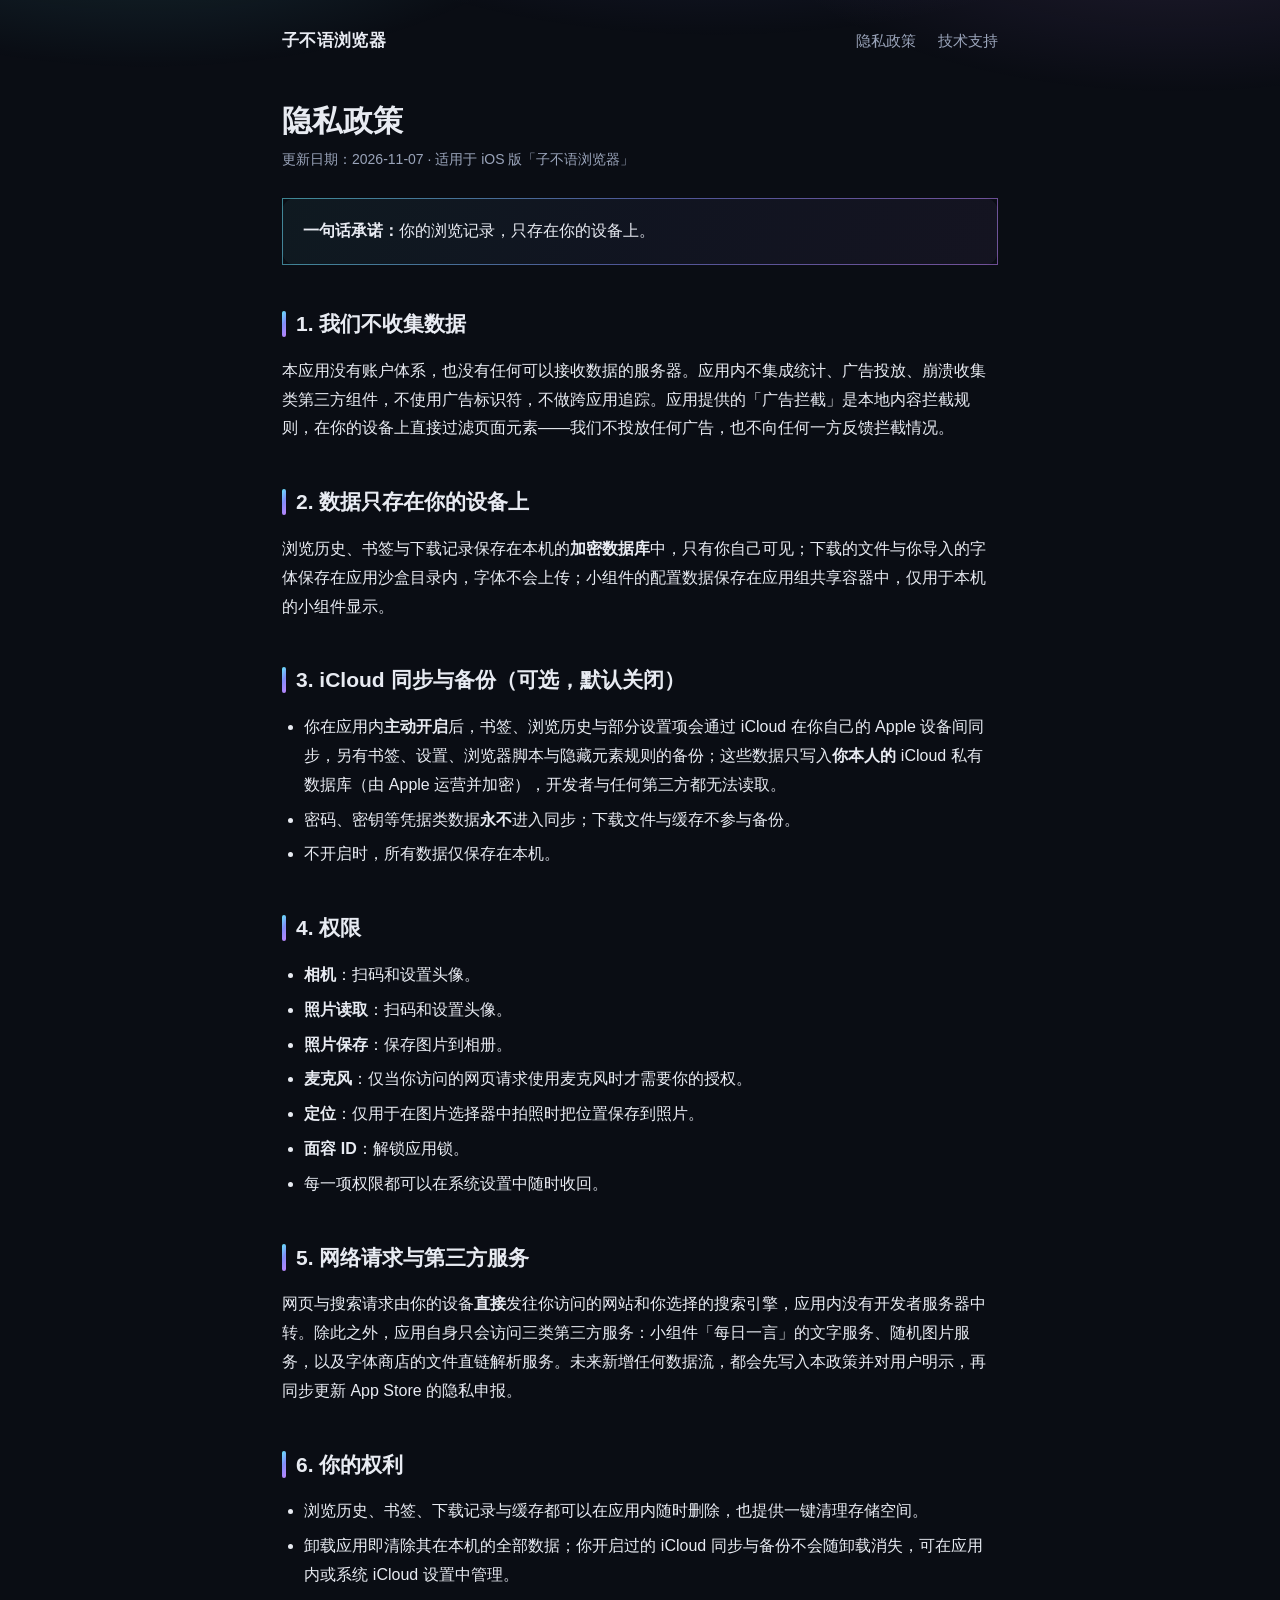
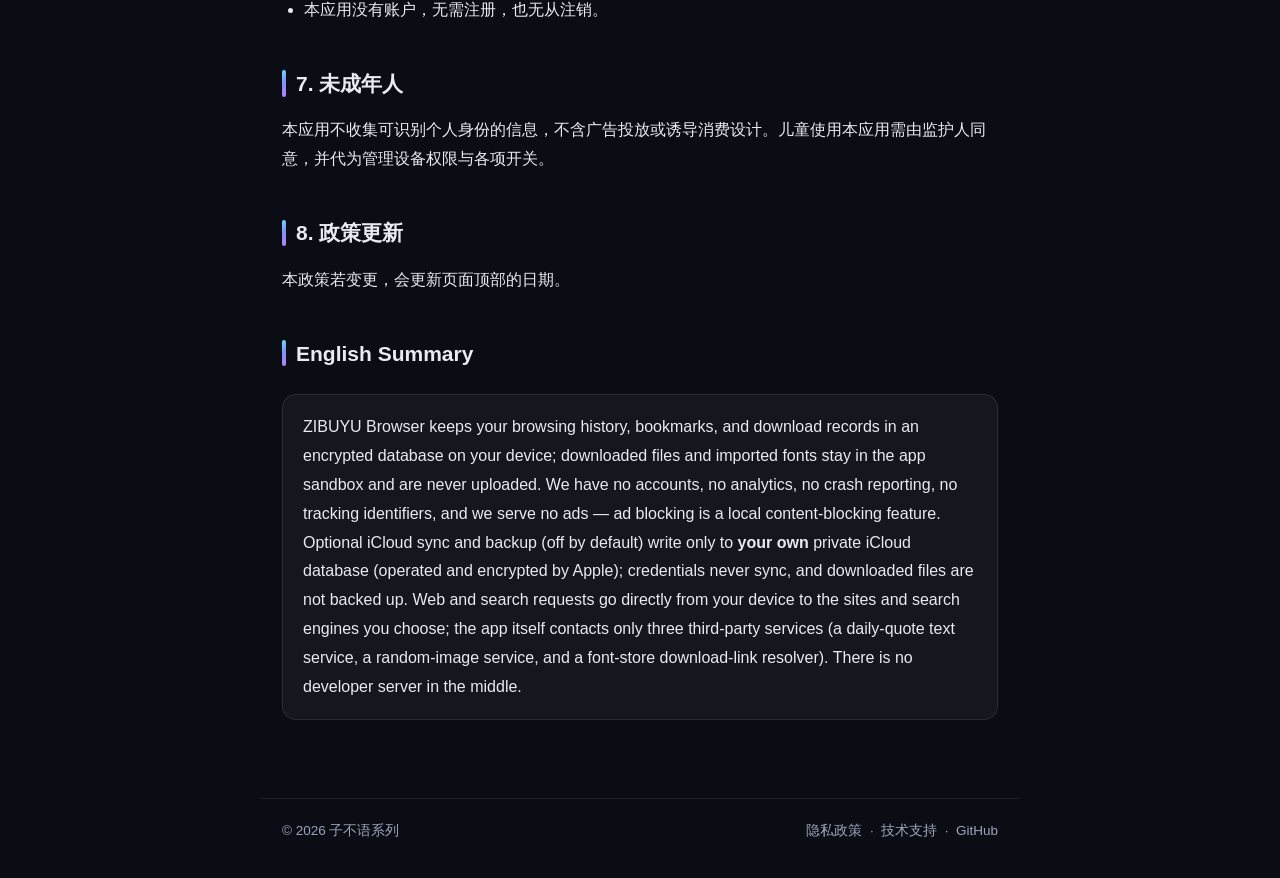
==== browser/privacy/index.html @ 111bcdba "feat(site): 多应用站改版——三页迁入 input/，新增照相馆与浏览器隐私政策+技术支持页" ====
<!DOCTYPE html>
<html lang="zh-CN">
<head>
<meta charset="utf-8">
<meta name="viewport" content="width=device-width, initial-scale=1">
<title>隐私政策 · 子不语浏览器</title>
<meta name="description" content="子不语浏览器隐私政策：浏览记录只存在你的设备上，未收集任何数据。">
<link rel="stylesheet" href="../../assets/style.css">
</head>
<body>

<header class="site">
  <a class="brand" href="../../">子不语浏览器</a>
  <nav>
    <a href="../privacy/">隐私政策</a>
    <a href="../support/">技术支持</a>
  </nav>
</header>

<main>
  <h1 class="page-title">隐私政策</h1>
  <p class="meta-date">更新日期：2026-11-07 · 适用于 iOS 版「子不语浏览器」</p>

  <div class="box promise">
    <span class="box-title">一句话承诺：</span>你的浏览记录，只存在你的设备上。
  </div>

  <h2>1. 我们不收集数据</h2>
  <p>本应用没有账户体系，也没有任何可以接收数据的服务器。应用内不集成统计、广告投放、崩溃收集类第三方组件，不使用广告标识符，不做跨应用追踪。应用提供的「广告拦截」是本地内容拦截规则，在你的设备上直接过滤页面元素——我们不投放任何广告，也不向任何一方反馈拦截情况。</p>

  <h2>2. 数据只存在你的设备上</h2>
  <p>浏览历史、书签与下载记录保存在本机的<strong>加密数据库</strong>中，只有你自己可见；下载的文件与你导入的字体保存在应用沙盒目录内，字体不会上传；小组件的配置数据保存在应用组共享容器中，仅用于本机的小组件显示。</p>

  <h2>3. iCloud 同步与备份（可选，默认关闭）</h2>
  <ul>
    <li>你在应用内<strong>主动开启</strong>后，书签、浏览历史与部分设置项会通过 iCloud 在你自己的 Apple 设备间同步，另有书签、设置、浏览器脚本与隐藏元素规则的备份；这些数据只写入<strong>你本人的</strong> iCloud 私有数据库（由 Apple 运营并加密），开发者与任何第三方都无法读取。</li>
    <li>密码、密钥等凭据类数据<strong>永不</strong>进入同步；下载文件与缓存不参与备份。</li>
    <li>不开启时，所有数据仅保存在本机。</li>
  </ul>

  <h2>4. 权限</h2>
  <ul>
    <li><strong>相机</strong>：扫码和设置头像。</li>
    <li><strong>照片读取</strong>：扫码和设置头像。</li>
    <li><strong>照片保存</strong>：保存图片到相册。</li>
    <li><strong>麦克风</strong>：仅当你访问的网页请求使用麦克风时才需要你的授权。</li>
    <li><strong>定位</strong>：仅用于在图片选择器中拍照时把位置保存到照片。</li>
    <li><strong>面容 ID</strong>：解锁应用锁。</li>
    <li>每一项权限都可以在系统设置中随时收回。</li>
  </ul>

  <h2>5. 网络请求与第三方服务</h2>
  <p>网页与搜索请求由你的设备<strong>直接</strong>发往你访问的网站和你选择的搜索引擎，应用内没有开发者服务器中转。除此之外，应用自身只会访问三类第三方服务：小组件「每日一言」的文字服务、随机图片服务，以及字体商店的文件直链解析服务。未来新增任何数据流，都会先写入本政策并对用户明示，再同步更新 App Store 的隐私申报。</p>

  <h2>6. 你的权利</h2>
  <ul>
    <li>浏览历史、书签、下载记录与缓存都可以在应用内随时删除，也提供一键清理存储空间。</li>
    <li>卸载应用即清除其在本机的全部数据；你开启过的 iCloud 同步与备份不会随卸载消失，可在应用内或系统 iCloud 设置中管理。</li>
    <li>本应用没有账户，无需注册，也无从注销。</li>
  </ul>

  <h2>7. 未成年人</h2>
  <p>本应用不收集可识别个人身份的信息，不含广告投放或诱导消费设计。儿童使用本应用需由监护人同意，并代为管理设备权限与各项开关。</p>

  <h2>8. 政策更新</h2>
  <p>本政策若变更，会更新页面顶部的日期。</p>

  <h2>English Summary</h2>
  <div class="box">
    <p>ZIBUYU Browser keeps your browsing history, bookmarks, and download records in an encrypted database on your device; downloaded files and imported fonts stay in the app sandbox and are never uploaded. We have no accounts, no analytics, no crash reporting, no tracking identifiers, and we serve no ads — ad blocking is a local content-blocking feature. Optional iCloud sync and backup (off by default) write only to <strong>your own</strong> private iCloud database (operated and encrypted by Apple); credentials never sync, and downloaded files are not backed up. Web and search requests go directly from your device to the sites and search engines you choose; the app itself contacts only three third-party services (a daily-quote text service, a random-image service, and a font-store download-link resolver). There is no developer server in the middle.</p>
  </div>
</main>

<footer class="site">
  <span>© 2026 子不语系列</span>
  <span>
    <a href="../privacy/">隐私政策</a>
    &nbsp;·&nbsp;
    <a href="../support/">技术支持</a>
    &nbsp;·&nbsp;
    <a href="https://github.com/Miaolegemi9527/zibuyuweb" target="_blank" rel="noopener">GitHub</a>
  </span>
</footer>

</body>
</html>
---- assets/style.css ----
/* 子不语输入法 · 墨夜极光站内样式（纯静态，无外部依赖） */
* { box-sizing: border-box; margin: 0; padding: 0; }

:root {
  --bg: #0a0d14;
  --text: #e8ebf2;
  --muted: #9aa4ba;
  --card: rgba(255, 255, 255, 0.045);
  --line: rgba(255, 255, 255, 0.09);
  --aurora: linear-gradient(120deg, #67e8f9 0%, #818cf8 48%, #c084fc 100%);
}

html { scroll-behavior: smooth; }

body {
  background: var(--bg);
  color: var(--text);
  font-family: -apple-system, BlinkMacSystemFont, "PingFang SC", "Hiragino Sans GB", "Microsoft YaHei", "Helvetica Neue", sans-serif;
  line-height: 1.8;
  -webkit-font-smoothing: antialiased;
  text-rendering: optimizeLegibility;
}

/* 顶部极光光晕 */
body::before {
  content: "";
  position: fixed;
  inset: -30% -10% auto -10%;
  height: 55vh;
  background:
    radial-gradient(40% 55% at 18% 30%, rgba(103, 232, 249, 0.16), transparent 70%),
    radial-gradient(45% 60% at 55% 20%, rgba(129, 140, 248, 0.18), transparent 70%),
    radial-gradient(40% 55% at 85% 35%, rgba(192, 132, 252, 0.14), transparent 70%);
  pointer-events: none;
  z-index: 0;
}

main, header.site, footer.site {
  position: relative;
  z-index: 1;
}

header.site, footer.site, main {
  max-width: 760px;
  margin: 0 auto;
  padding-left: 22px;
  padding-right: 22px;
}

header.site {
  display: flex;
  align-items: baseline;
  justify-content: space-between;
  gap: 12px;
  padding-top: 26px;
  padding-bottom: 18px;
}

header.site .brand {
  font-weight: 700;
  font-size: 17px;
  letter-spacing: 0.02em;
  text-decoration: none;
  color: var(--text);
}

header.site nav a {
  color: var(--muted);
  text-decoration: none;
  font-size: 15px;
  margin-left: 18px;
}

header.site nav a:hover { color: var(--text); }

main { padding-bottom: 56px; }

h1.page-title {
  font-size: 30px;
  line-height: 1.35;
  letter-spacing: 0.01em;
  margin: 26px 0 6px;
}

p.page-sub {
  color: var(--muted);
  font-size: 15px;
  margin-bottom: 8px;
}

.meta-date {
  color: var(--muted);
  font-size: 14px;
  margin-bottom: 26px;
}

h2 {
  font-size: 21px;
  margin: 40px 0 14px;
  padding-left: 14px;
  position: relative;
}

h2::before {
  content: "";
  position: absolute;
  left: 0;
  top: 0.28em;
  bottom: 0.28em;
  width: 4px;
  border-radius: 2px;
  background: var(--aurora);
}

h3 { font-size: 17px; margin: 24px 0 8px; }

p, li { color: var(--text); font-size: 16px; }

li { margin: 6px 0 6px 1.4em; }

a { color: #8ab4ff; }

strong { font-weight: 650; }

.box {
  background: var(--card);
  border: 1px solid var(--line);
  border-radius: 14px;
  padding: 18px 20px;
  margin: 22px 0;
}

.box.promise {
  border-image: linear-gradient(120deg, rgba(103,232,249,.55), rgba(129,140,248,.55), rgba(192,132,252,.55)) 1;
  border-width: 1px;
  border-style: solid;
  border-radius: 14px;
  background: linear-gradient(120deg, rgba(103,232,249,.06), rgba(129,140,248,.06), rgba(192,132,252,.06));
}

.box .box-title { font-weight: 700; }

.muted { color: var(--muted); font-size: 14.5px; }

.card-grid {
  display: grid;
  grid-template-columns: 1fr 1fr;
  gap: 16px;
  margin: 30px 0 10px;
}

.card {
  display: block;
  background: var(--card);
  border: 1px solid var(--line);
  border-radius: 16px;
  padding: 22px 20px;
  text-decoration: none;
  color: var(--text);
  transition: border-color .2s ease, transform .2s ease;
}

.card:hover { border-color: rgba(129, 140, 248, 0.55); transform: translateY(-2px); }

.card .card-icon { font-size: 26px; }

.card .card-title {
  font-size: 18px;
  font-weight: 700;
  margin: 10px 0 6px;
  background: var(--aurora);
  -webkit-background-clip: text;
  background-clip: text;
  color: transparent;
  width: fit-content;
}

.card .card-desc { color: var(--muted); font-size: 14.5px; line-height: 1.7; }

.card .card-links {
  margin-top: 12px;
  font-size: 14.5px;
}

.card .card-links a { color: #8ab4ff; text-decoration: none; }
.card .card-links a:hover { text-decoration: underline; }

.hero {
  margin-top: 44px;
}

.hero .hero-tag {
  display: inline-block;
  font-size: 13.5px;
  color: var(--muted);
  border: 1px solid var(--line);
  border-radius: 999px;
  padding: 3px 12px;
  margin-bottom: 14px;
}

.hero h1 {
  font-size: 34px;
  letter-spacing: 0.01em;
  line-height: 1.3;
}

.hero h1 .grad {
  background: var(--aurora);
  -webkit-background-clip: text;
  background-clip: text;
  color: transparent;
}

.hero p { color: var(--muted); margin-top: 12px; font-size: 16px; max-width: 34em; }

footer.site {
  border-top: 1px solid var(--line);
  padding-top: 20px;
  padding-bottom: 34px;
  color: var(--muted);
  font-size: 13.5px;
  display: flex;
  flex-wrap: wrap;
  gap: 8px 18px;
  justify-content: space-between;
}

footer.site a { color: var(--muted); text-decoration: none; }
footer.site a:hover { color: var(--text); }

@media (max-width: 560px) {
  .card-grid { grid-template-columns: 1fr; }
  h1.page-title { font-size: 26px; }
  .hero h1 { font-size: 28px; }
}
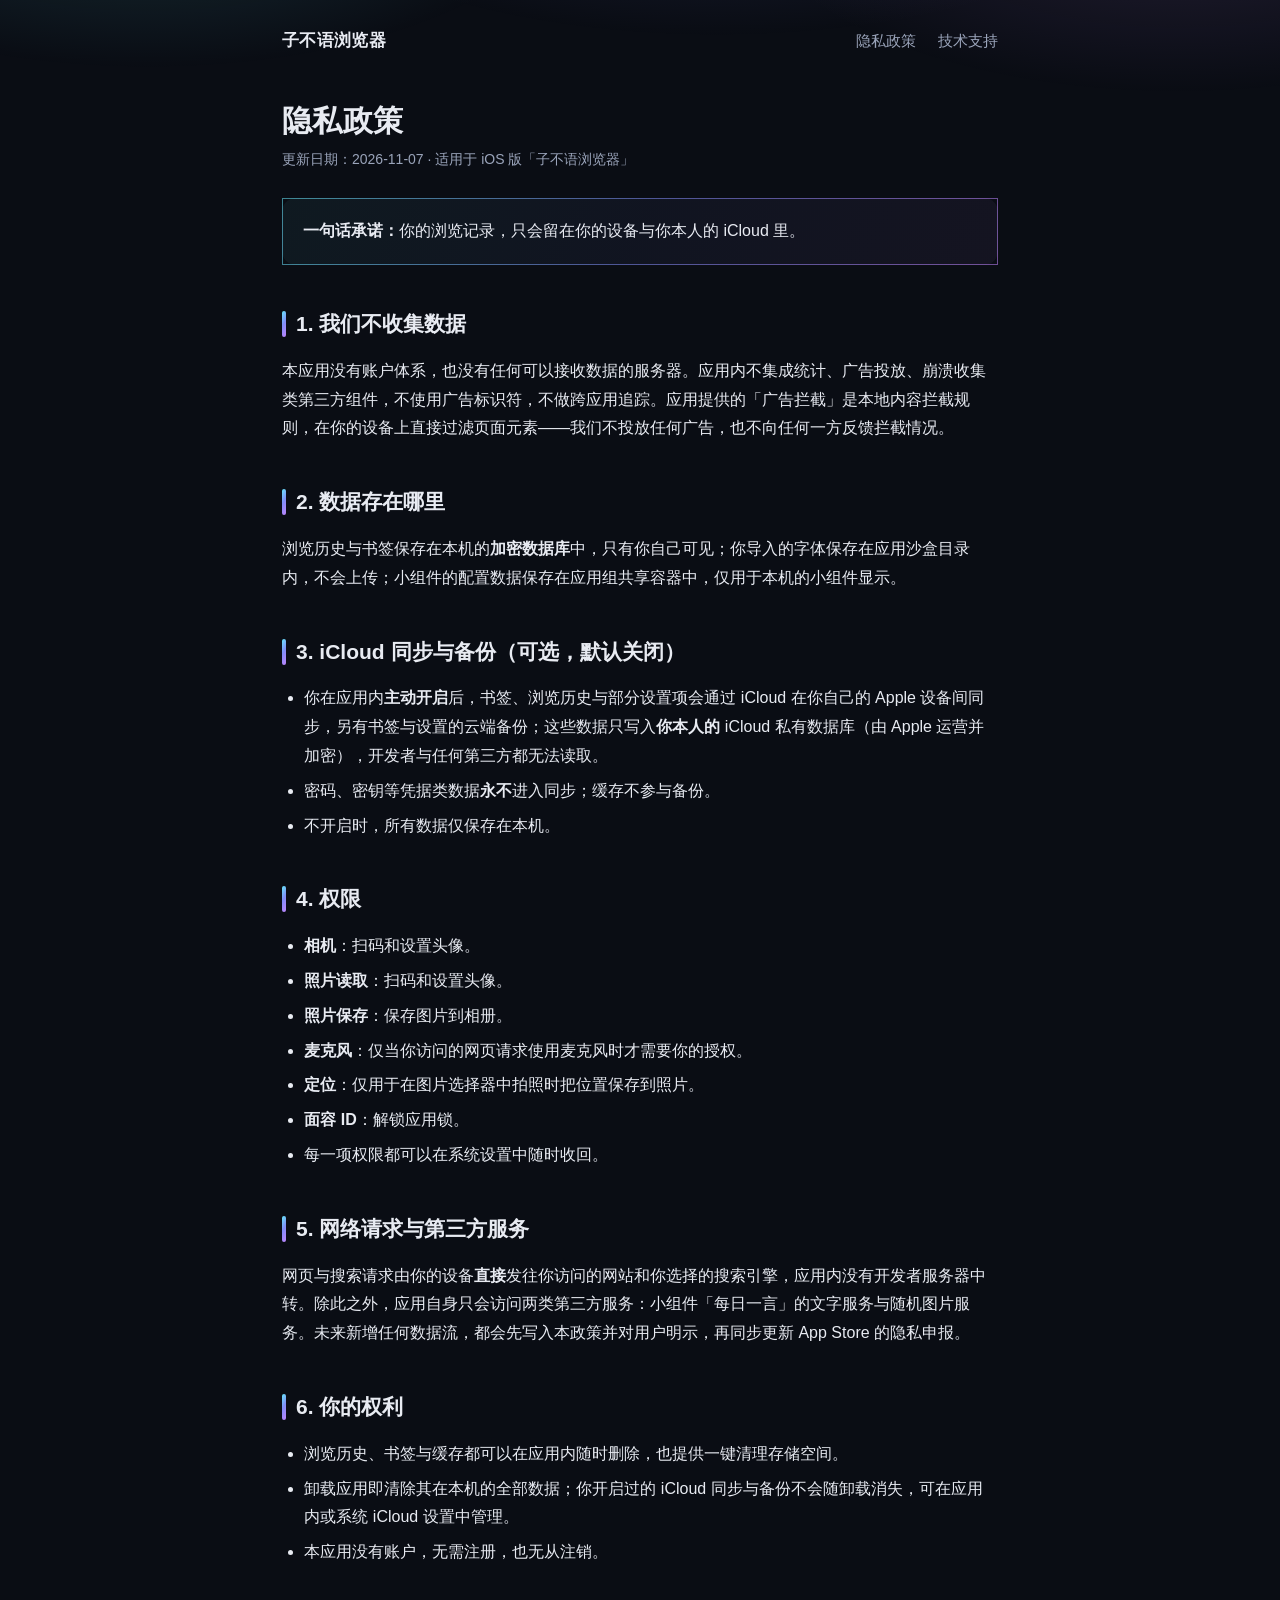
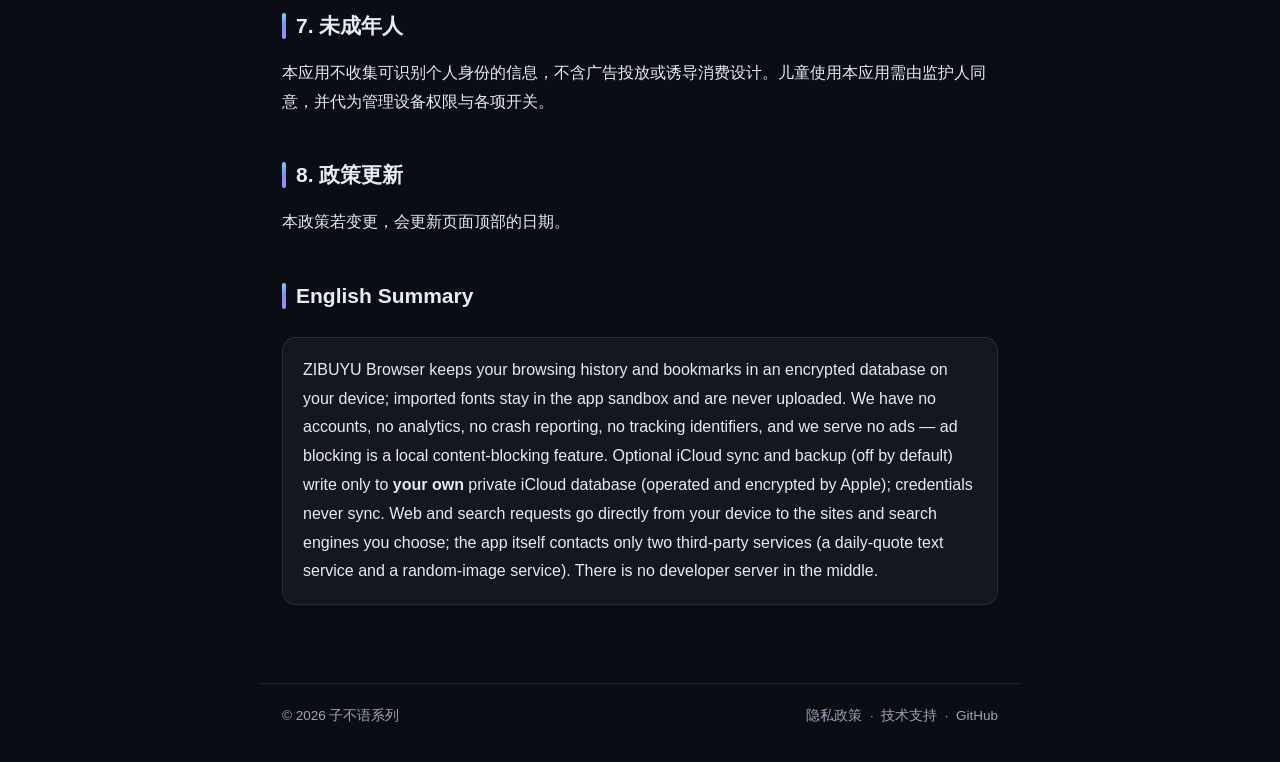
==== commit fb909a39: "fix(site): 严谨化隐私承诺口径（设备+本人 iCloud）；浏览器页撤下未开放功能（嗅探/脚本生态/字体商店/下载）" ====
--- a/browser/privacy/index.html
+++ b/browser/privacy/index.html
@@ -4,7 +4,7 @@
 <meta charset="utf-8">
 <meta name="viewport" content="width=device-width, initial-scale=1">
 <title>隐私政策 · 子不语浏览器</title>
-<meta name="description" content="子不语浏览器隐私政策：浏览记录只存在你的设备上，未收集任何数据。">
+<meta name="description" content="子不语浏览器隐私政策：浏览记录只会留在你的设备与你本人的 iCloud 里，未收集任何数据。">
 <link rel="stylesheet" href="../../assets/style.css">
 </head>
 <body>
@@ -22,19 +22,19 @@
   <p class="meta-date">更新日期：2026-11-07 · 适用于 iOS 版「子不语浏览器」</p>
 
   <div class="box promise">
-    <span class="box-title">一句话承诺：</span>你的浏览记录，只存在你的设备上。
+    <span class="box-title">一句话承诺：</span>你的浏览记录，只会留在你的设备与你本人的 iCloud 里。
   </div>
 
   <h2>1. 我们不收集数据</h2>
   <p>本应用没有账户体系，也没有任何可以接收数据的服务器。应用内不集成统计、广告投放、崩溃收集类第三方组件，不使用广告标识符，不做跨应用追踪。应用提供的「广告拦截」是本地内容拦截规则，在你的设备上直接过滤页面元素——我们不投放任何广告，也不向任何一方反馈拦截情况。</p>
 
-  <h2>2. 数据只存在你的设备上</h2>
-  <p>浏览历史、书签与下载记录保存在本机的<strong>加密数据库</strong>中，只有你自己可见；下载的文件与你导入的字体保存在应用沙盒目录内，字体不会上传；小组件的配置数据保存在应用组共享容器中，仅用于本机的小组件显示。</p>
+  <h2>2. 数据存在哪里</h2>
+  <p>浏览历史与书签保存在本机的<strong>加密数据库</strong>中，只有你自己可见；你导入的字体保存在应用沙盒目录内，不会上传；小组件的配置数据保存在应用组共享容器中，仅用于本机的小组件显示。</p>
 
   <h2>3. iCloud 同步与备份（可选，默认关闭）</h2>
   <ul>
-    <li>你在应用内<strong>主动开启</strong>后，书签、浏览历史与部分设置项会通过 iCloud 在你自己的 Apple 设备间同步，另有书签、设置、浏览器脚本与隐藏元素规则的备份；这些数据只写入<strong>你本人的</strong> iCloud 私有数据库（由 Apple 运营并加密），开发者与任何第三方都无法读取。</li>
-    <li>密码、密钥等凭据类数据<strong>永不</strong>进入同步；下载文件与缓存不参与备份。</li>
+    <li>你在应用内<strong>主动开启</strong>后，书签、浏览历史与部分设置项会通过 iCloud 在你自己的 Apple 设备间同步，另有书签与设置的云端备份；这些数据只写入<strong>你本人的</strong> iCloud 私有数据库（由 Apple 运营并加密），开发者与任何第三方都无法读取。</li>
+    <li>密码、密钥等凭据类数据<strong>永不</strong>进入同步；缓存不参与备份。</li>
     <li>不开启时，所有数据仅保存在本机。</li>
   </ul>
 
@@ -50,11 +50,11 @@
   </ul>
 
   <h2>5. 网络请求与第三方服务</h2>
-  <p>网页与搜索请求由你的设备<strong>直接</strong>发往你访问的网站和你选择的搜索引擎，应用内没有开发者服务器中转。除此之外，应用自身只会访问三类第三方服务：小组件「每日一言」的文字服务、随机图片服务，以及字体商店的文件直链解析服务。未来新增任何数据流，都会先写入本政策并对用户明示，再同步更新 App Store 的隐私申报。</p>
+  <p>网页与搜索请求由你的设备<strong>直接</strong>发往你访问的网站和你选择的搜索引擎，应用内没有开发者服务器中转。除此之外，应用自身只会访问两类第三方服务：小组件「每日一言」的文字服务与随机图片服务。未来新增任何数据流，都会先写入本政策并对用户明示，再同步更新 App Store 的隐私申报。</p>
 
   <h2>6. 你的权利</h2>
   <ul>
-    <li>浏览历史、书签、下载记录与缓存都可以在应用内随时删除，也提供一键清理存储空间。</li>
+    <li>浏览历史、书签与缓存都可以在应用内随时删除，也提供一键清理存储空间。</li>
     <li>卸载应用即清除其在本机的全部数据；你开启过的 iCloud 同步与备份不会随卸载消失，可在应用内或系统 iCloud 设置中管理。</li>
     <li>本应用没有账户，无需注册，也无从注销。</li>
   </ul>
@@ -67,7 +67,7 @@
 
   <h2>English Summary</h2>
   <div class="box">
-    <p>ZIBUYU Browser keeps your browsing history, bookmarks, and download records in an encrypted database on your device; downloaded files and imported fonts stay in the app sandbox and are never uploaded. We have no accounts, no analytics, no crash reporting, no tracking identifiers, and we serve no ads — ad blocking is a local content-blocking feature. Optional iCloud sync and backup (off by default) write only to <strong>your own</strong> private iCloud database (operated and encrypted by Apple); credentials never sync, and downloaded files are not backed up. Web and search requests go directly from your device to the sites and search engines you choose; the app itself contacts only three third-party services (a daily-quote text service, a random-image service, and a font-store download-link resolver). There is no developer server in the middle.</p>
+    <p>ZIBUYU Browser keeps your browsing history and bookmarks in an encrypted database on your device; imported fonts stay in the app sandbox and are never uploaded. We have no accounts, no analytics, no crash reporting, no tracking identifiers, and we serve no ads — ad blocking is a local content-blocking feature. Optional iCloud sync and backup (off by default) write only to <strong>your own</strong> private iCloud database (operated and encrypted by Apple); credentials never sync. Web and search requests go directly from your device to the sites and search engines you choose; the app itself contacts only two third-party services (a daily-quote text service and a random-image service). There is no developer server in the middle.</p>
   </div>
 </main>
 
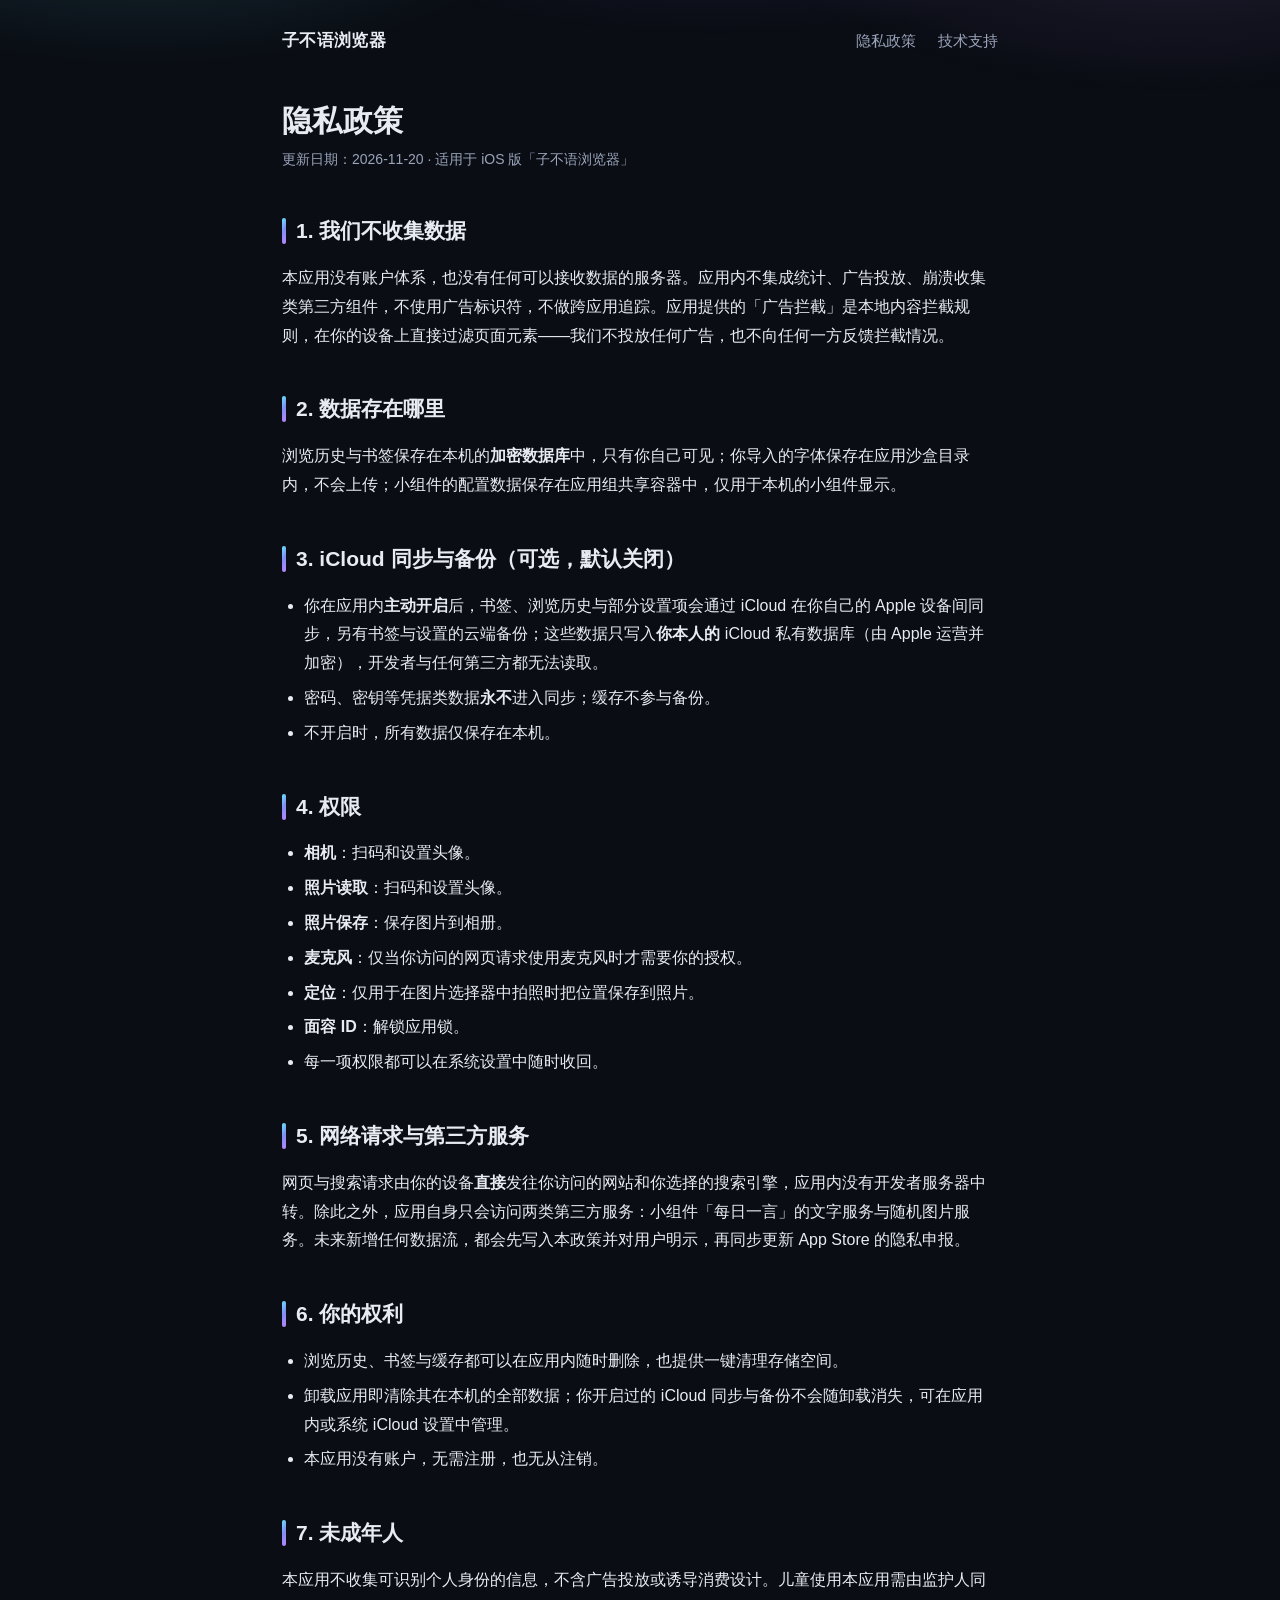
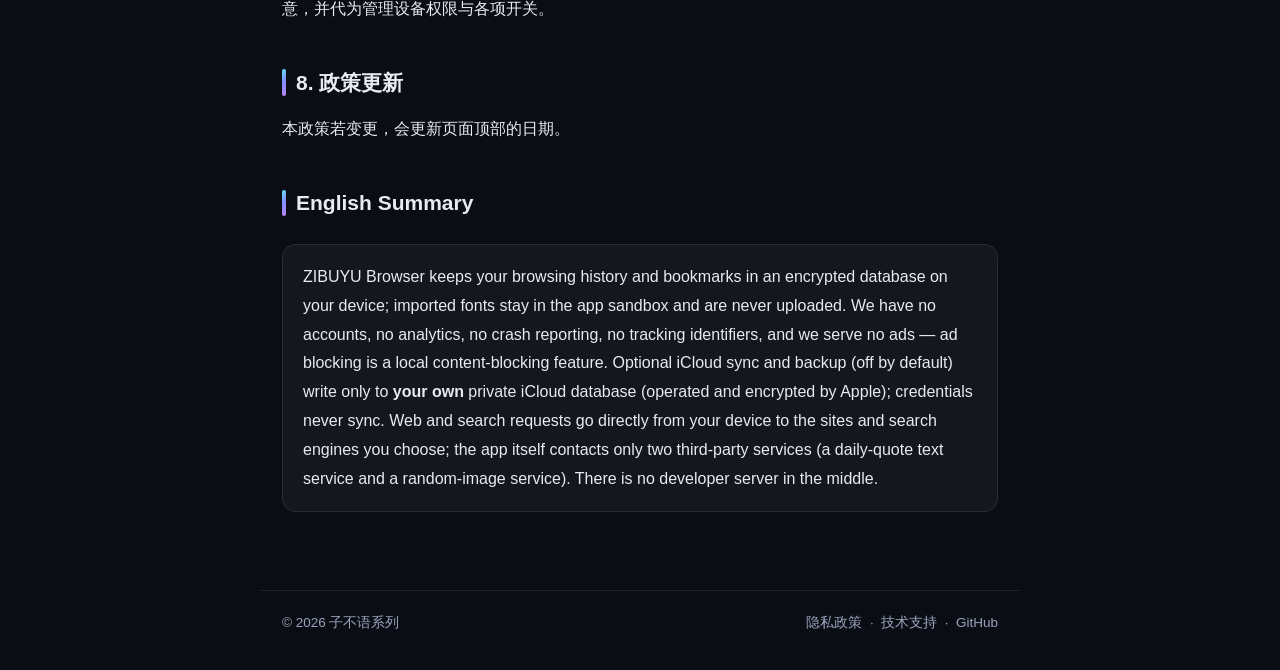
==== commit 7c1d3f70: "privacy: 撤三页「一句话承诺」框——行文中正不道歉不讨好（用户口径 2026-11-20），input/browser 更新日期跟进 2026-11-20" ====
--- a/browser/privacy/index.html
+++ b/browser/privacy/index.html
@@ -19,11 +19,7 @@
 
 <main>
   <h1 class="page-title">隐私政策</h1>
-  <p class="meta-date">更新日期：2026-11-07 · 适用于 iOS 版「子不语浏览器」</p>
-
-  <div class="box promise">
-    <span class="box-title">一句话承诺：</span>你的浏览记录，只会留在你的设备与你本人的 iCloud 里。
-  </div>
+  <p class="meta-date">更新日期：2026-11-20 · 适用于 iOS 版「子不语浏览器」</p>
 
   <h2>1. 我们不收集数据</h2>
   <p>本应用没有账户体系，也没有任何可以接收数据的服务器。应用内不集成统计、广告投放、崩溃收集类第三方组件，不使用广告标识符，不做跨应用追踪。应用提供的「广告拦截」是本地内容拦截规则，在你的设备上直接过滤页面元素——我们不投放任何广告，也不向任何一方反馈拦截情况。</p>
